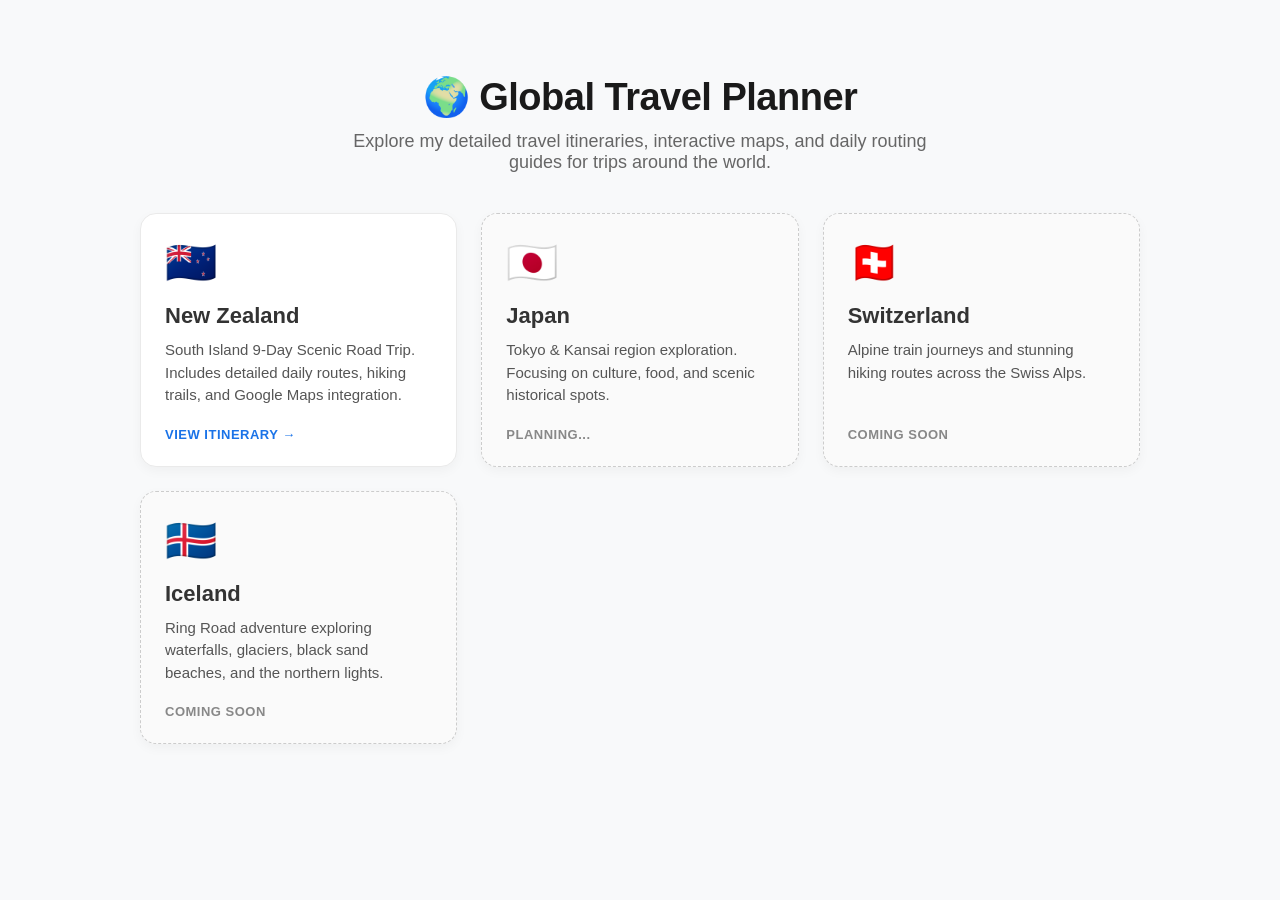
==== index.html @ f2da3230 "Index" ====
<!DOCTYPE html>
<html lang="en">
<head>
    <meta charset="UTF-8">
    <meta name="viewport" content="width=device-width, initial-scale=1.0">
    <title>My Travel Trips</title>
    <style>
        body {
            font-family: -apple-system, BlinkMacSystemFont, "Segoe UI", Roboto, Helvetica, Arial, sans-serif;
            background-color: #f8f9fa;
            color: #333;
            margin: 0;
            padding: 50px 20px;
            display: flex;
            flex-direction: column;
            align-items: center;
        }
        .header {
            text-align: center;
            margin-bottom: 40px;
        }
        .header h1 {
            font-size: 38px;
            color: #1a1a1a;
            margin-bottom: 12px;
            letter-spacing: -0.5px;
        }
        .header p {
            font-size: 18px;
            color: #666;
            max-width: 600px;
            margin: 0 auto;
        }
        .grid-container {
            display: grid;
            grid-template-columns: repeat(auto-fill, minmax(280px, 1fr));
            gap: 24px;
            width: 100%;
            max-width: 1000px;
        }
        .trip-card {
            background: #fff;
            border-radius: 16px;
            padding: 24px;
            text-decoration: none;
            color: inherit;
            box-shadow: 0 4px 12px rgba(0,0,0,0.04);
            transition: transform 0.2s ease, box-shadow 0.2s ease;
            display: flex;
            flex-direction: column;
            border: 1px solid #eaeaea;
        }
        .trip-card:hover {
            transform: translateY(-6px);
            box-shadow: 0 12px 24px rgba(0,0,0,0.1);
        }
        .trip-card.disabled {
            background: #fafafa;
            border: 1px dashed #ccc;
            cursor: default;
        }
        .trip-card.disabled:hover {
            transform: none;
            box-shadow: 0 4px 12px rgba(0,0,0,0.04);
        }
        .trip-icon {
            font-size: 42px;
            margin-bottom: 16px;
        }
        .trip-title {
            font-size: 22px;
            font-weight: 600;
            margin: 0 0 10px 0;
        }
        .trip-desc {
            font-size: 15px;
            color: #555;
            line-height: 1.5;
            flex-grow: 1;
            margin: 0 0 20px 0;
        }
        .trip-status {
            font-size: 13px;
            font-weight: 700;
            text-transform: uppercase;
            letter-spacing: 0.5px;
            display: inline-block;
        }
        .status-active {
            color: #1a73e8;
        }
        .status-planning {
            color: #888;
        }
    </style>
</head>
<body>
    <div class="header">
        <h1>🌍 Global Travel Planner</h1>
        <p>Explore my detailed travel itineraries, interactive maps, and daily routing guides for trips around the world.</p>
    </div>

    <div class="grid-container">
        <!-- New Zealand Trip (Active Link) -->
        <a href="nz-trip.html" class="trip-card">
            <div class="trip-icon">🇳🇿</div>
            <h2 class="trip-title">New Zealand</h2>
            <p class="trip-desc">South Island 9-Day Scenic Road Trip. Includes detailed daily routes, hiking trails, and Google Maps integration.</p>
            <div class="trip-status status-active">View Itinerary →</div>
        </a>

        <!-- Placeholder for Future Trip: Japan -->
        <a href="#" class="trip-card disabled" onclick="event.preventDefault();">
            <div class="trip-icon">🇯🇵</div>
            <h2 class="trip-title">Japan</h2>
            <p class="trip-desc">Tokyo & Kansai region exploration. Focusing on culture, food, and scenic historical spots.</p>
            <div class="trip-status status-planning">Planning...</div>
        </a>

        <!-- Placeholder for Future Trip: Switzerland -->
        <a href="#" class="trip-card disabled" onclick="event.preventDefault();">
            <div class="trip-icon">🇨🇭</div>
            <h2 class="trip-title">Switzerland</h2>
            <p class="trip-desc">Alpine train journeys and stunning hiking routes across the Swiss Alps.</p>
            <div class="trip-status status-planning">Coming Soon</div>
        </a>

        <!-- Placeholder for Future Trip: Iceland -->
        <a href="#" class="trip-card disabled" onclick="event.preventDefault();">
            <div class="trip-icon">🇮🇸</div>
            <h2 class="trip-title">Iceland</h2>
            <p class="trip-desc">Ring Road adventure exploring waterfalls, glaciers, black sand beaches, and the northern lights.</p>
            <div class="trip-status status-planning">Coming Soon</div>
        </a>
    </div>
</body>
</html>
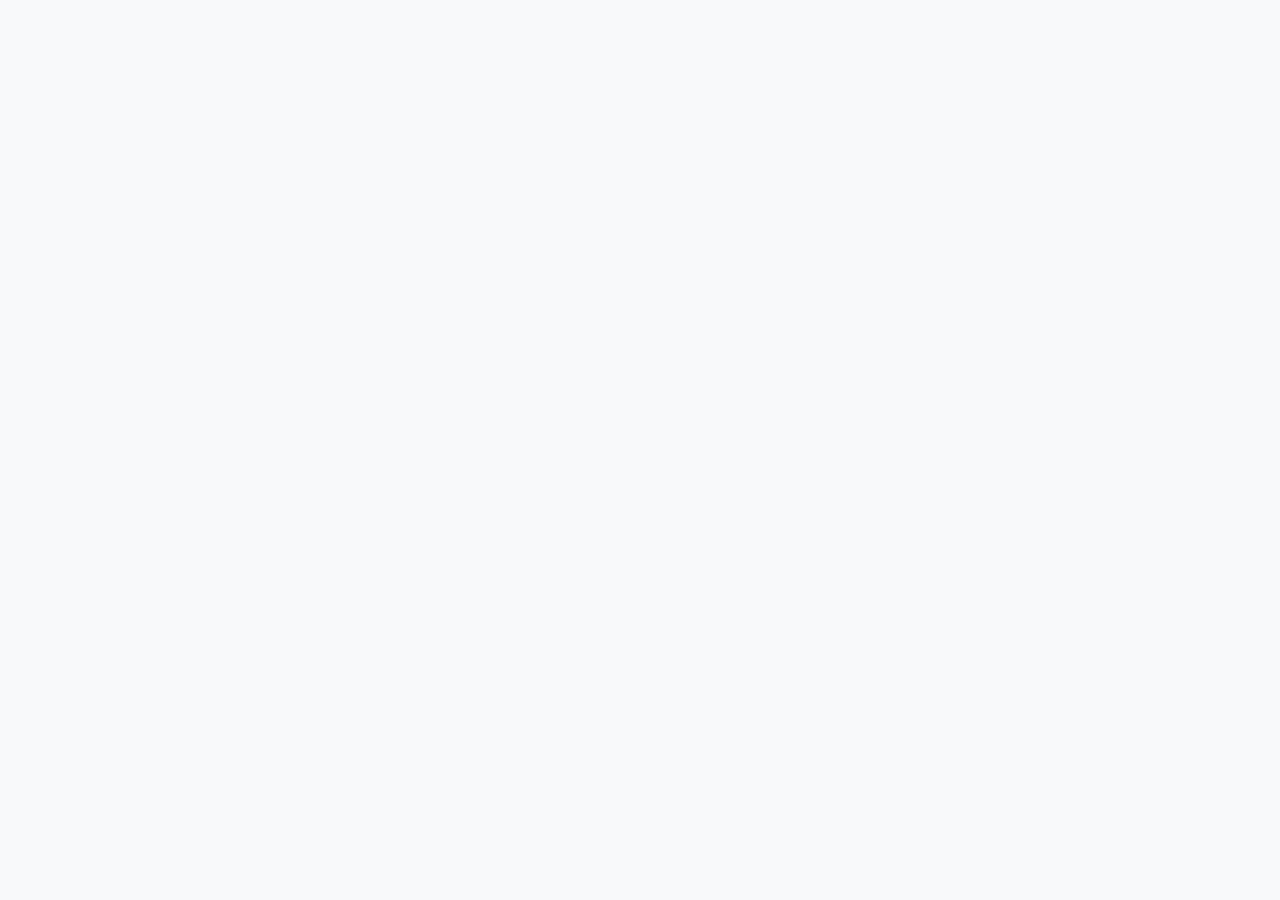
==== commit d2392163: "Refactor architecture to separate logic from data for multiple trips, remove Chinese code comments, " ====
--- a/index.html
+++ b/index.html
@@ -4,134 +4,11 @@
     <meta charset="UTF-8">
     <meta name="viewport" content="width=device-width, initial-scale=1.0">
     <title>My Travel Trips</title>
-    <style>
-        body {
-            font-family: -apple-system, BlinkMacSystemFont, "Segoe UI", Roboto, Helvetica, Arial, sans-serif;
-            background-color: #f8f9fa;
-            color: #333;
-            margin: 0;
-            padding: 50px 20px;
-            display: flex;
-            flex-direction: column;
-            align-items: center;
-        }
-        .header {
-            text-align: center;
-            margin-bottom: 40px;
-        }
-        .header h1 {
-            font-size: 38px;
-            color: #1a1a1a;
-            margin-bottom: 12px;
-            letter-spacing: -0.5px;
-        }
-        .header p {
-            font-size: 18px;
-            color: #666;
-            max-width: 600px;
-            margin: 0 auto;
-        }
-        .grid-container {
-            display: grid;
-            grid-template-columns: repeat(auto-fill, minmax(280px, 1fr));
-            gap: 24px;
-            width: 100%;
-            max-width: 1000px;
-        }
-        .trip-card {
-            background: #fff;
-            border-radius: 16px;
-            padding: 24px;
-            text-decoration: none;
-            color: inherit;
-            box-shadow: 0 4px 12px rgba(0,0,0,0.04);
-            transition: transform 0.2s ease, box-shadow 0.2s ease;
-            display: flex;
-            flex-direction: column;
-            border: 1px solid #eaeaea;
-        }
-        .trip-card:hover {
-            transform: translateY(-6px);
-            box-shadow: 0 12px 24px rgba(0,0,0,0.1);
-        }
-        .trip-card.disabled {
-            background: #fafafa;
-            border: 1px dashed #ccc;
-            cursor: default;
-        }
-        .trip-card.disabled:hover {
-            transform: none;
-            box-shadow: 0 4px 12px rgba(0,0,0,0.04);
-        }
-        .trip-icon {
-            font-size: 42px;
-            margin-bottom: 16px;
-        }
-        .trip-title {
-            font-size: 22px;
-            font-weight: 600;
-            margin: 0 0 10px 0;
-        }
-        .trip-desc {
-            font-size: 15px;
-            color: #555;
-            line-height: 1.5;
-            flex-grow: 1;
-            margin: 0 0 20px 0;
-        }
-        .trip-status {
-            font-size: 13px;
-            font-weight: 700;
-            text-transform: uppercase;
-            letter-spacing: 0.5px;
-            display: inline-block;
-        }
-        .status-active {
-            color: #1a73e8;
-        }
-        .status-planning {
-            color: #888;
-        }
-    </style>
+    <link rel="stylesheet" href="assets/css/home.css">
 </head>
 <body>
-    <div class="header">
-        <h1>🌍 Global Travel Planner</h1>
-        <p>Explore my detailed travel itineraries, interactive maps, and daily routing guides for trips around the world.</p>
-    </div>
 
-    <div class="grid-container">
-        <!-- New Zealand Trip (Active Link) -->
-        <a href="nz-trip.html" class="trip-card">
-            <div class="trip-icon">🇳🇿</div>
-            <h2 class="trip-title">New Zealand</h2>
-            <p class="trip-desc">South Island 9-Day Scenic Road Trip. Includes detailed daily routes, hiking trails, and Google Maps integration.</p>
-            <div class="trip-status status-active">View Itinerary →</div>
-        </a>
-
-        <!-- Placeholder for Future Trip: Japan -->
-        <a href="#" class="trip-card disabled" onclick="event.preventDefault();">
-            <div class="trip-icon">🇯🇵</div>
-            <h2 class="trip-title">Japan</h2>
-            <p class="trip-desc">Tokyo & Kansai region exploration. Focusing on culture, food, and scenic historical spots.</p>
-            <div class="trip-status status-planning">Planning...</div>
-        </a>
-
-        <!-- Placeholder for Future Trip: Switzerland -->
-        <a href="#" class="trip-card disabled" onclick="event.preventDefault();">
-            <div class="trip-icon">🇨🇭</div>
-            <h2 class="trip-title">Switzerland</h2>
-            <p class="trip-desc">Alpine train journeys and stunning hiking routes across the Swiss Alps.</p>
-            <div class="trip-status status-planning">Coming Soon</div>
-        </a>
-
-        <!-- Placeholder for Future Trip: Iceland -->
-        <a href="#" class="trip-card disabled" onclick="event.preventDefault();">
-            <div class="trip-icon">🇮🇸</div>
-            <h2 class="trip-title">Iceland</h2>
-            <p class="trip-desc">Ring Road adventure exploring waterfalls, glaciers, black sand beaches, and the northern lights.</p>
-            <div class="trip-status status-planning">Coming Soon</div>
-        </a>
-    </div>
+    <div id="app"></div>
+    <script type="module" src="js/home.js"></script>
 </body>
 </html>
--- a/assets/css/home.css
+++ b/assets/css/home.css
@@ -0,0 +1,91 @@
+
+body {
+    font-family: -apple-system, BlinkMacSystemFont, "Segoe UI", Roboto, Helvetica, Arial, sans-serif;
+    background-color: #f8f9fa;
+    color: #333;
+    margin: 0;
+    padding: 50px 20px;
+    display: flex;
+    flex-direction: column;
+    align-items: center;
+}
+.header {
+    text-align: center;
+    margin-bottom: 40px;
+}
+.header h1 {
+    font-size: 38px;
+    color: #1a1a1a;
+    margin-bottom: 12px;
+    letter-spacing: -0.5px;
+}
+.header p {
+    font-size: 18px;
+    color: #666;
+    max-width: 600px;
+    margin: 0 auto;
+}
+.grid-container {
+    display: grid;
+    grid-template-columns: repeat(auto-fill, minmax(280px, 1fr));
+    gap: 24px;
+    width: 100%;
+    max-width: 1000px;
+}
+.trip-card {
+    background: #fff;
+    border-radius: 16px;
+    padding: 24px;
+    text-decoration: none;
+    color: inherit;
+    box-shadow: 0 4px 12px rgba(0,0,0,0.04);
+    transition: transform 0.2s ease, box-shadow 0.2s ease;
+    display: flex;
+    flex-direction: column;
+    border: 1px solid #eaeaea;
+}
+.trip-card:hover {
+    transform: translateY(-6px);
+    box-shadow: 0 12px 24px rgba(0,0,0,0.1);
+}
+.trip-card.disabled {
+    background: #fafafa;
+    border: 1px dashed #ccc;
+    cursor: default;
+}
+.trip-card.disabled:hover {
+    transform: none;
+    box-shadow: 0 4px 12px rgba(0,0,0,0.04);
+}
+.trip-icon {
+    font-size: 42px;
+    margin-bottom: 16px;
+}
+.trip-title {
+    font-size: 22px;
+    font-weight: 600;
+    margin: 0 0 10px 0;
+}
+.trip-desc {
+    font-size: 15px;
+    color: #555;
+    line-height: 1.5;
+    flex-grow: 1;
+    margin: 0 0 20px 0;
+}
+.trip-status {
+    font-size: 13px;
+    font-weight: 700;
+    text-transform: uppercase;
+    letter-spacing: 0.5px;
+    display: inline-block;
+}
+.status-active {
+    color: #1a73e8;
+}
+.status-planning {
+    color: #888;
+}
+#app {
+    display: contents; 
+}
